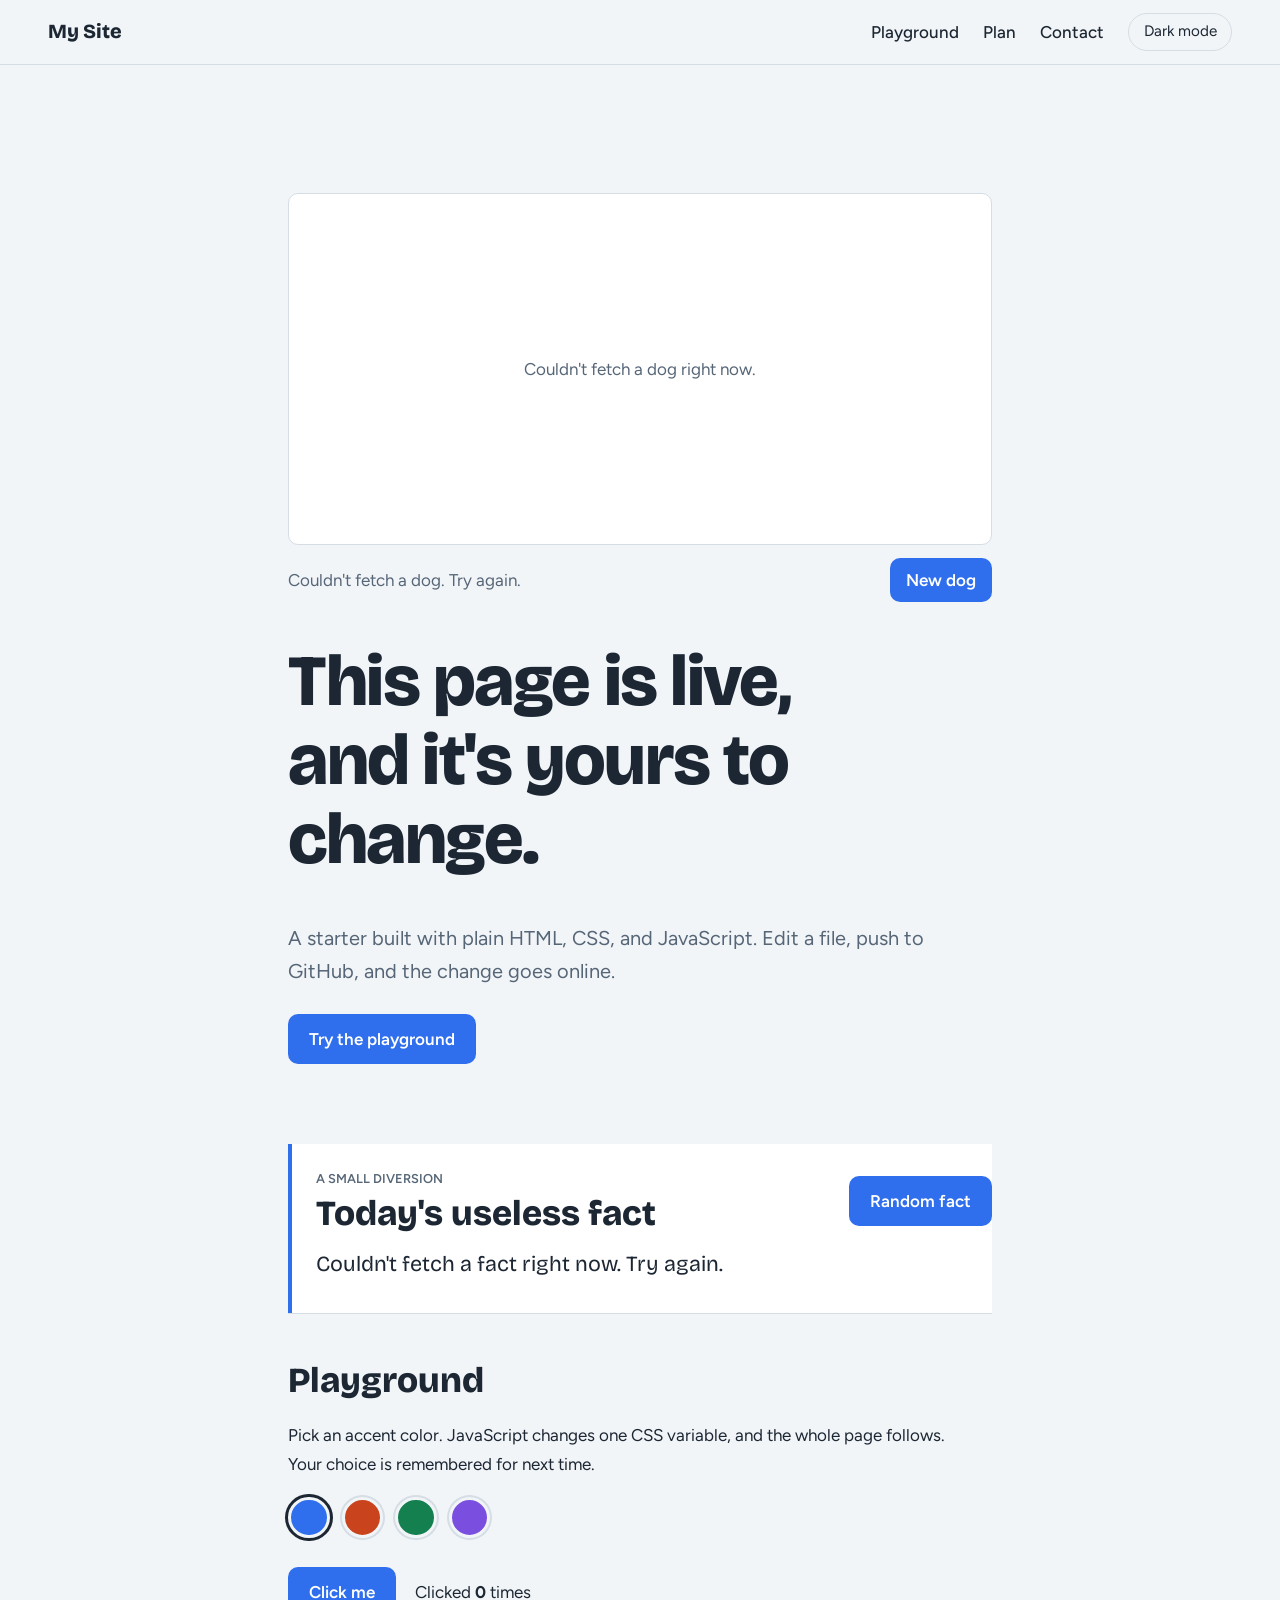
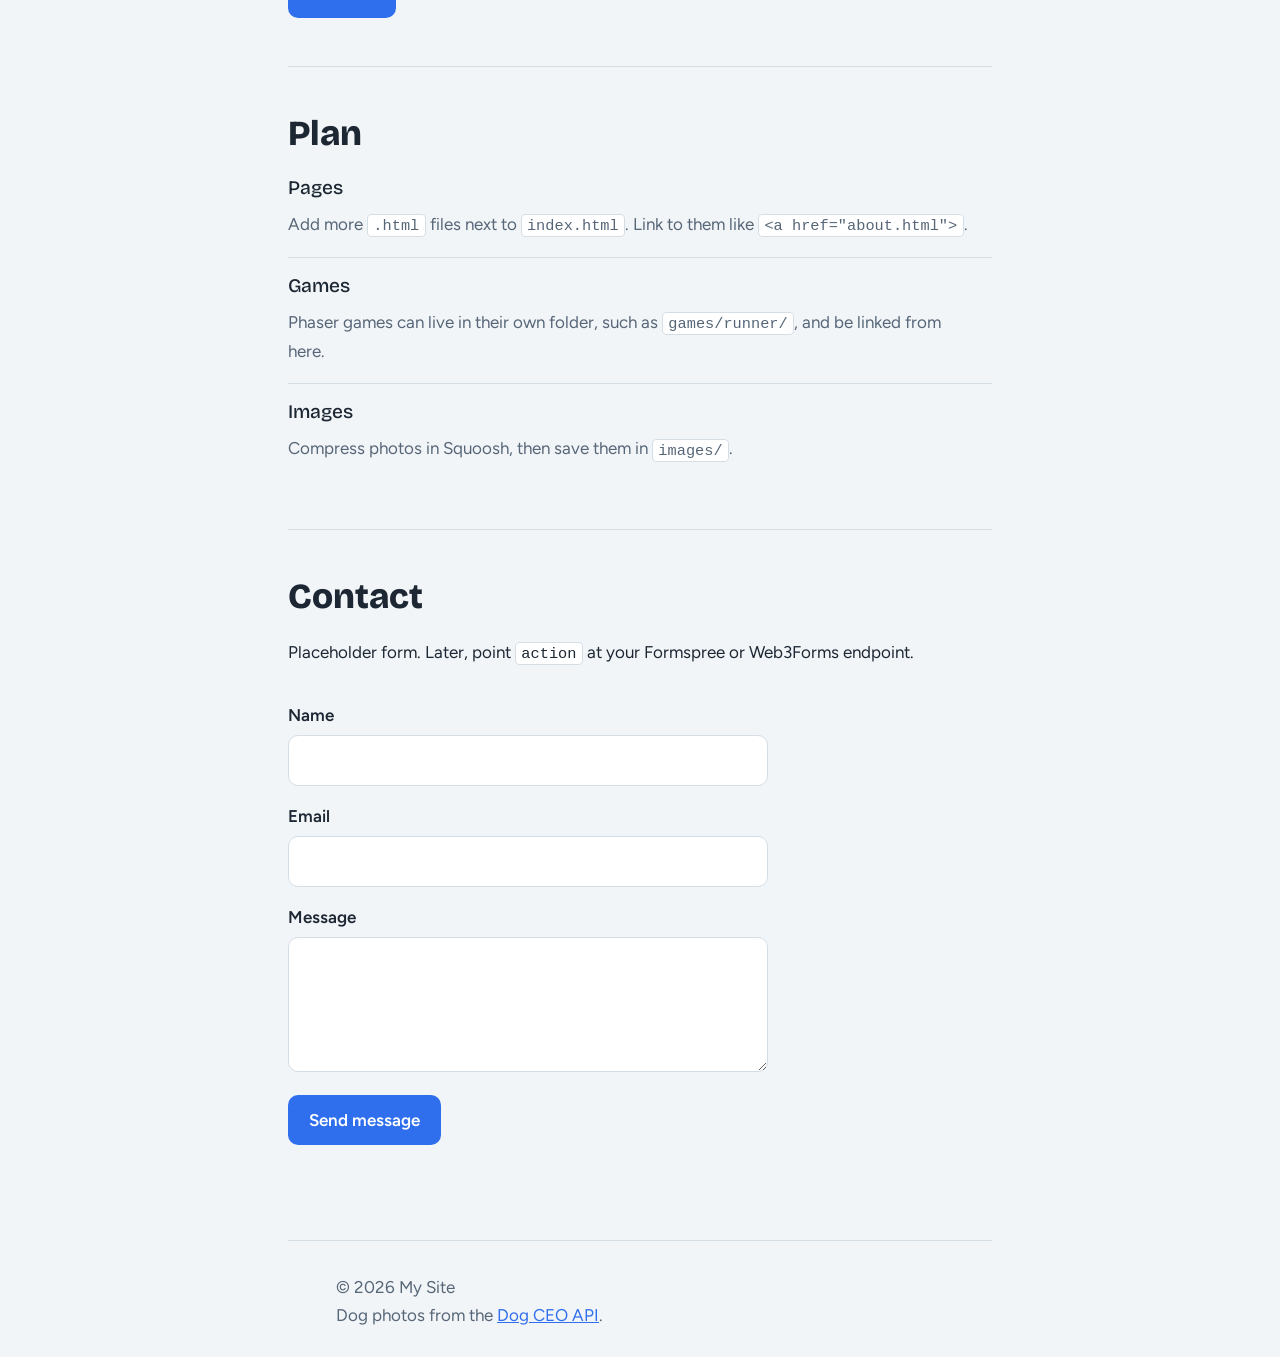
==== index.html @ 7e9eadaa "Creates static site starter page" ====
<!doctype html>
<html lang="en">
  <head>
    <meta charset="utf-8" />
    <meta name="viewport" content="width=device-width, initial-scale=1" />
    <title>My Site</title>
    <meta
      name="description"
      content="A starter site built with plain HTML, CSS, and JavaScript."
    />

    <!-- Set the saved theme before the page paints, so there's no flash -->
    <script>
      try {
        var t = localStorage.getItem("theme");
        if (t) document.documentElement.setAttribute("data-theme", t);
        var a = localStorage.getItem("accent");
        if (a) document.documentElement.setAttribute("data-accent", a);
      } catch (e) {}
    </script>

    <link rel="preconnect" href="https://fonts.googleapis.com" />
    <link rel="preconnect" href="https://fonts.gstatic.com" crossorigin />
    <link
      href="https://fonts.googleapis.com/css2?family=Bricolage+Grotesque:opsz,wght@12..96,500;12..96,800&family=Figtree:wght@400;500;600&display=swap"
      rel="stylesheet"
    />
    <link rel="stylesheet" href="css/style.css" />
  </head>
  <body>
    <a class="skip-link" href="#main">Skip to content</a>

    <header class="site-header">
      <a class="brand" href="#top">My Site</a>

      <button
        class="nav-toggle"
        id="nav-toggle"
        aria-expanded="false"
        aria-controls="site-nav"
      >
        Menu
      </button>

      <nav class="site-nav" id="site-nav" aria-label="Main">
        <a href="#playground">Playground</a>
        <a href="#plan">Plan</a>
        <a href="#contact">Contact</a>
        <button class="theme-toggle" id="theme-toggle" type="button">
          Dark mode
        </button>
      </nav>
    </header>

    <main id="main">
      <section class="hero" id="top">
        <figure class="dog">
          <div class="dog-frame">
            <img id="dog-img" alt="" width="1200" height="600" hidden />
            <p class="dog-fallback" id="dog-fallback">Fetching a dog…</p>
          </div>
          <figcaption class="dog-bar">
            <span id="dog-caption" role="status">Loading</span>
            <button class="button" id="dog-btn" type="button" disabled>
              New dog
            </button>
          </figcaption>
        </figure>

        <h1>This page is live,<br />and it's yours to change.</h1>
        <p class="lede">
          A starter built with plain HTML, CSS, and JavaScript. Edit a file,
          push to GitHub, and the change goes online.
        </p>
        <a class="button" href="#playground">Try the playground</a>
      </section>

      <section class="section facts" id="facts" aria-labelledby="facts-title">
        <div class="fact-heading">
          <div>
            <p class="fact-kicker">A small diversion</p>
            <h2 id="facts-title">Today's useless fact</h2>
          </div>
          <button class="button" id="fact-btn" type="button">
            Random fact
          </button>
        </div>
        <p class="fact-text" id="fact-text" role="status" aria-live="polite">
          Fetching today's fact...
        </p>
        <p class="fact-source" id="fact-source" hidden></p>
      </section>

      <section
        class="section"
        id="playground"
        aria-labelledby="playground-title"
      >
        <h2 id="playground-title">Playground</h2>
        <p>
          Pick an accent color. JavaScript changes one CSS variable, and the
          whole page follows. Your choice is remembered for next time.
        </p>

        <div class="swatches" role="group" aria-label="Accent color">
          <button
            class="swatch"
            data-accent="blue"
            aria-label="Blue"
            aria-pressed="true"
          ></button>
          <button
            class="swatch"
            data-accent="coral"
            aria-label="Coral"
            aria-pressed="false"
          ></button>
          <button
            class="swatch"
            data-accent="green"
            aria-label="Green"
            aria-pressed="false"
          ></button>
          <button
            class="swatch"
            data-accent="violet"
            aria-label="Violet"
            aria-pressed="false"
          ></button>
        </div>

        <div class="counter">
          <button class="button" id="count-btn" type="button">Click me</button>
          <p>Clicked <strong id="count-out">0</strong> times</p>
        </div>
      </section>

      <section class="section" id="plan" aria-labelledby="plan-title">
        <h2 id="plan-title">Plan</h2>
        <ul class="rows">
          <li>
            <h3>Pages</h3>
            <p>
              Add more <code>.html</code> files next to <code>index.html</code>.
              Link to them like <code>&lt;a href="about.html"&gt;</code>.
            </p>
          </li>
          <li>
            <h3>Games</h3>
            <p>
              Phaser games can live in their own folder, such as
              <code>games/runner/</code>, and be linked from here.
            </p>
          </li>
          <li>
            <h3>Images</h3>
            <p>
              Compress photos in Squoosh, then save them in
              <code>images/</code>.
            </p>
          </li>
        </ul>
      </section>

      <section class="section" id="contact" aria-labelledby="contact-title">
        <h2 id="contact-title">Contact</h2>
        <p>
          Placeholder form. Later, point <code>action</code> at your Formspree
          or Web3Forms endpoint.
        </p>

        <form class="form" id="contact-form" action="#" method="post">
          <label for="name">Name</label>
          <input
            id="name"
            name="name"
            type="text"
            autocomplete="name"
            required
          />

          <label for="email">Email</label>
          <input
            id="email"
            name="email"
            type="email"
            autocomplete="email"
            required
          />

          <label for="message">Message</label>
          <textarea id="message" name="message" rows="4" required></textarea>

          <button class="button" type="submit">Send message</button>
          <p class="form-status" id="form-status" role="status"></p>
        </form>
      </section>
    </main>

    <footer class="site-footer">
      <p>&copy; <span id="year">2026</span> My Site</p>
      <p>
        Dog photos from the <a href="https://dog.ceo/dog-api/">Dog CEO API</a>.
      </p>
    </footer>

    <script src="js/main.js"></script>
  </body>
</html>
---- css/style.css ----
/* ---------- Design tokens ---------- */
:root {
  --bg: #f2f5f8;
  --surface: #ffffff;
  --ink: #1c2733;
  --muted: #566677;
  --line: #d5dde5;

  --accent: #2f6fed;
  --accent-ink: #ffffff;

  --font-head: "Bricolage Grotesque", "Segoe UI", system-ui, sans-serif;
  --font-body: "Figtree", "Segoe UI", system-ui, sans-serif;

  --radius: 10px;
  --maxw: 44rem;
}

:root[data-theme="dark"] {
  --bg: #131a23;
  --surface: #1b2430;
  --ink: #e8eef4;
  --muted: #9aabbb;
  --line: #2c3947;
}

/* Follow the system setting unless the visitor picked a theme */
@media (prefers-color-scheme: dark) {
  :root:not([data-theme="light"]) {
    --bg: #131a23;
    --surface: #1b2430;
    --ink: #e8eef4;
    --muted: #9aabbb;
    --line: #2c3947;
  }
}

/* Accent choices (set by JS via data-accent) */
:root[data-accent="blue"] {
  --accent: #2f6fed;
}
:root[data-accent="coral"] {
  --accent: #c9441c;
}
:root[data-accent="green"] {
  --accent: #14804f;
}
:root[data-accent="violet"] {
  --accent: #7a4fe0;
}

/* ---------- Base ---------- */
*,
*::before,
*::after {
  box-sizing: border-box;
}

html {
  scroll-behavior: smooth;
  scroll-padding-top: 4.5rem;
}

body {
  margin: 0;
  background: var(--bg);
  color: var(--ink);
  font-family: var(--font-body);
  font-size: 1.0625rem;
  line-height: 1.65;
}

h1,
h2,
h3 {
  font-family: var(--font-head);
  line-height: 1.1;
  margin: 0 0 0.6em;
}

h1 {
  font-size: clamp(2.4rem, 7vw, 4.5rem);
  font-weight: 800;
  letter-spacing: -0.02em;
}
h2 {
  font-size: clamp(1.6rem, 4vw, 2.2rem);
  font-weight: 800;
}
h3 {
  font-size: 1.2rem;
  font-weight: 500;
}

p {
  margin: 0 0 1em;
  max-width: 62ch;
}

a {
  color: var(--accent);
}

code {
  font-size: 0.9em;
  background: var(--surface);
  border: 1px solid var(--line);
  border-radius: 4px;
  padding: 0.1em 0.35em;
}

:focus-visible {
  outline: 3px solid var(--accent);
  outline-offset: 3px;
}

.skip-link {
  position: absolute;
  left: 1rem;
  top: -4rem;
  background: var(--ink);
  color: var(--bg);
  padding: 0.5rem 0.9rem;
  border-radius: var(--radius);
  z-index: 20;
}
.skip-link:focus {
  top: 1rem;
}

/* ---------- Header ---------- */
.site-header {
  position: sticky;
  top: 0;
  z-index: 10;
  display: flex;
  align-items: center;
  justify-content: space-between;
  flex-wrap: wrap;
  gap: 0.5rem 1.5rem;
  padding: 0.8rem clamp(1rem, 5vw, 3rem);
  background: var(--bg);
  border-bottom: 1px solid var(--line);
}

.brand {
  font-family: var(--font-head);
  font-weight: 800;
  font-size: 1.25rem;
  color: var(--ink);
  text-decoration: none;
}

.site-nav {
  display: flex;
  align-items: center;
  gap: 1.5rem;
}
.site-nav a {
  color: var(--ink);
  text-decoration: none;
  font-weight: 500;
}
.site-nav a:hover {
  color: var(--accent);
}

.nav-toggle {
  display: none;
}

.theme-toggle,
.nav-toggle {
  font: inherit;
  font-size: 0.95rem;
  color: var(--ink);
  background: transparent;
  border: 1px solid var(--line);
  border-radius: 999px;
  padding: 0.35rem 0.9rem;
  cursor: pointer;
}
.theme-toggle:hover,
.nav-toggle:hover {
  border-color: var(--accent);
}

/* ---------- Layout ---------- */
main,
.site-footer {
  padding-inline: clamp(1rem, 5vw, 3rem);
}

.hero {
  max-width: var(--maxw);
  margin: 0 auto;
  padding: clamp(3rem, 12vw, 8rem) 0 clamp(2.5rem, 8vw, 5rem);
}
.lede {
  font-size: 1.25rem;
  color: var(--muted);
  margin-bottom: 1.6rem;
}

.section {
  max-width: var(--maxw);
  margin: 0 auto;
  padding: 3rem 0;
  border-top: 1px solid var(--line);
}

/* ---------- Useless fact ---------- */
.facts {
  border-top: 0;
  border-left: 4px solid var(--accent);
  padding: 1.5rem 0 1.5rem 1.5rem;
  background: var(--surface);
}

.fact-heading {
  display: flex;
  align-items: center;
  justify-content: space-between;
  gap: 1rem;
  margin-bottom: 1rem;
}
.fact-heading h2 {
  margin-bottom: 0;
}
.fact-kicker {
  margin: 0 0 0.35rem;
  color: var(--muted);
  font-size: 0.8rem;
  font-weight: 600;
  text-transform: uppercase;
}
.fact-text {
  margin-bottom: 0.6rem;
  font-family: var(--font-head);
  font-size: 1.35rem;
  line-height: 1.35;
}
.fact-source {
  margin: 0;
  color: var(--muted);
  font-size: 0.9rem;
}
.fact-source[hidden] {
  display: none;
}

@media (max-width: 36rem) {
  .facts {
    padding-left: 1rem;
  }
  .fact-heading {
    align-items: flex-start;
    flex-direction: column;
  }
}

/* ---------- Dog header ---------- */
.dog {
  margin: 0 0 2.5rem;
}

.dog-frame {
  position: relative;
  aspect-ratio: 2 / 1;
  background: var(--surface);
  border: 1px solid var(--line);
  border-radius: var(--radius);
  overflow: hidden;
}

.dog-frame img {
  display: block;
  width: 100%;
  height: 100%;
  object-fit: cover;
  object-position: center 30%; /* keeps faces in frame more often */
}

.dog-fallback {
  position: absolute;
  inset: 0;
  display: grid;
  place-items: center;
  margin: 0;
  max-width: none;
  padding: 1rem;
  text-align: center;
  color: var(--muted);
}
.dog-fallback[hidden],
.dog-frame img[hidden] {
  display: none;
}

.dog-bar {
  display: flex;
  align-items: center;
  justify-content: space-between;
  gap: 1rem;
  margin-top: 0.8rem;
  color: var(--muted);
}
.dog-bar .button {
  padding: 0.5rem 1rem;
}
.dog-bar .button:disabled {
  opacity: 0.6;
  cursor: wait;
  transform: none;
}

@media (max-width: 36rem) {
  .dog-frame {
    aspect-ratio: 4 / 3;
  }
}

/* ---------- Button ---------- */
.button {
  display: inline-block;
  font: inherit;
  font-weight: 600;
  color: var(--accent-ink);
  background: var(--accent);
  border: 0;
  border-radius: var(--radius);
  padding: 0.7rem 1.3rem;
  text-decoration: none;
  cursor: pointer;
  transition: transform 0.12s ease;
}
.button:hover {
  transform: translateY(-2px);
}
.button:active {
  transform: translateY(0);
}

/* ---------- Playground ---------- */
.swatches {
  display: flex;
  gap: 0.75rem;
  margin: 1.2rem 0 1.8rem;
}

.swatch {
  width: 2.6rem;
  height: 2.6rem;
  border-radius: 50%;
  border: 3px solid var(--bg);
  box-shadow: 0 0 0 2px var(--line);
  cursor: pointer;
}
.swatch[aria-pressed="true"] {
  box-shadow: 0 0 0 3px var(--ink);
}
.swatch[data-accent="blue"] {
  background: #2f6fed;
}
.swatch[data-accent="coral"] {
  background: #c9441c;
}
.swatch[data-accent="green"] {
  background: #14804f;
}
.swatch[data-accent="violet"] {
  background: #7a4fe0;
}

.counter {
  display: flex;
  align-items: center;
  gap: 1.2rem;
  flex-wrap: wrap;
}
.counter p {
  margin: 0;
}

/* ---------- Plan list ---------- */
.rows {
  list-style: none;
  margin: 1.5rem 0 0;
  padding: 0;
}
.rows li {
  padding: 1.1rem 0;
  border-top: 1px solid var(--line);
}
.rows li:first-child {
  border-top: 0;
  padding-top: 0;
}
.rows p {
  margin: 0;
  color: var(--muted);
}

/* ---------- Form ---------- */
.form {
  display: grid;
  gap: 0.4rem;
  max-width: 30rem;
  margin-top: 1.5rem;
}
.form label {
  font-weight: 600;
  margin-top: 0.6rem;
}

.form input,
.form textarea {
  font: inherit;
  color: var(--ink);
  background: var(--surface);
  border: 1px solid var(--line);
  border-radius: var(--radius);
  padding: 0.65rem 0.8rem;
  width: 100%;
}
.form .button {
  justify-self: start;
  margin-top: 1rem;
}
.form-status {
  margin: 0.5rem 0 0;
  color: var(--muted);
}

/* ---------- Footer ---------- */
.site-footer {
  max-width: var(--maxw);
  margin: 2rem auto 0;
  padding-block: 2rem;
  color: var(--muted);
  border-top: 1px solid var(--line);
}
.site-footer p {
  margin: 0;
}

/* ---------- Small screens ---------- */
@media (max-width: 36rem) {
  .nav-toggle {
    display: inline-block;
  }
  .site-nav {
    display: none;
    width: 100%;
    flex-direction: column;
    align-items: flex-start;
    gap: 0.8rem;
    padding: 0.5rem 0 0.8rem;
  }
  .site-nav.open {
    display: flex;
  }
}

@media (prefers-reduced-motion: reduce) {
  html {
    scroll-behavior: auto;
  }
  .button {
    transition: none;
  }
}
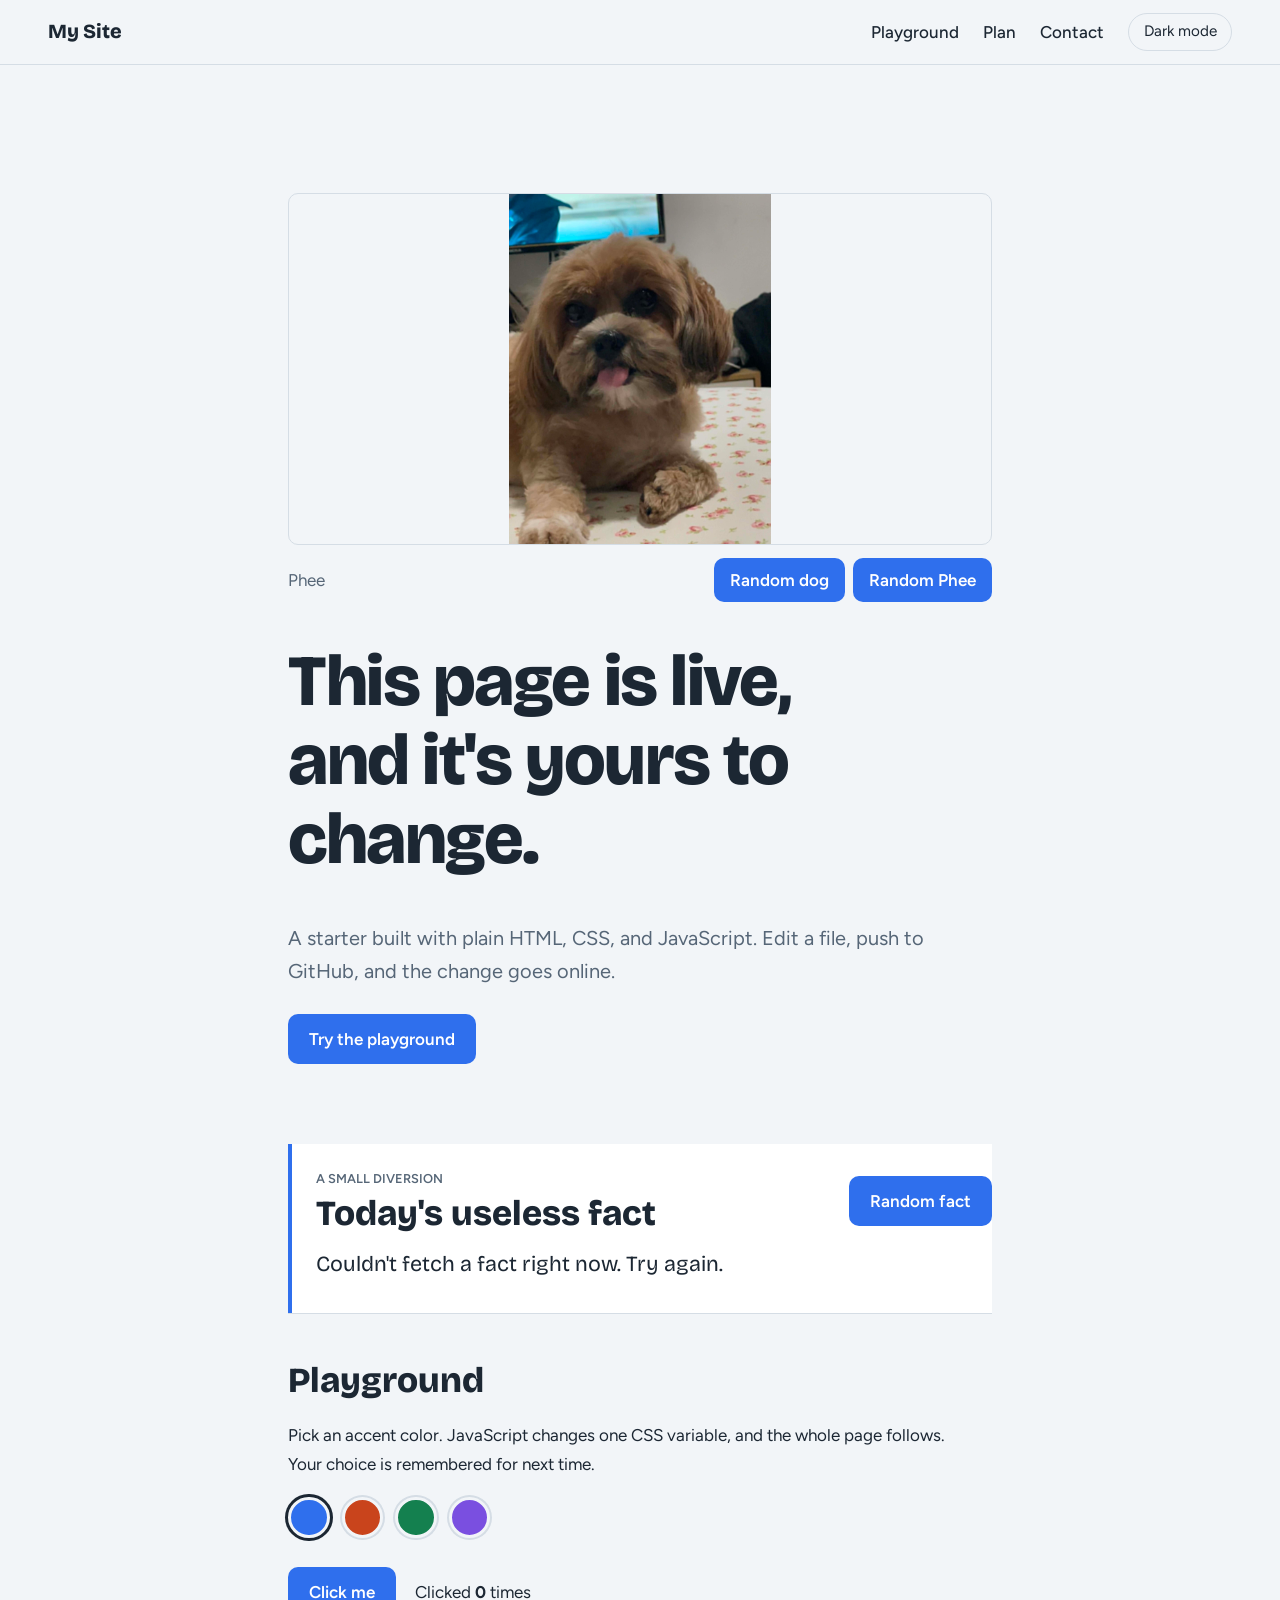
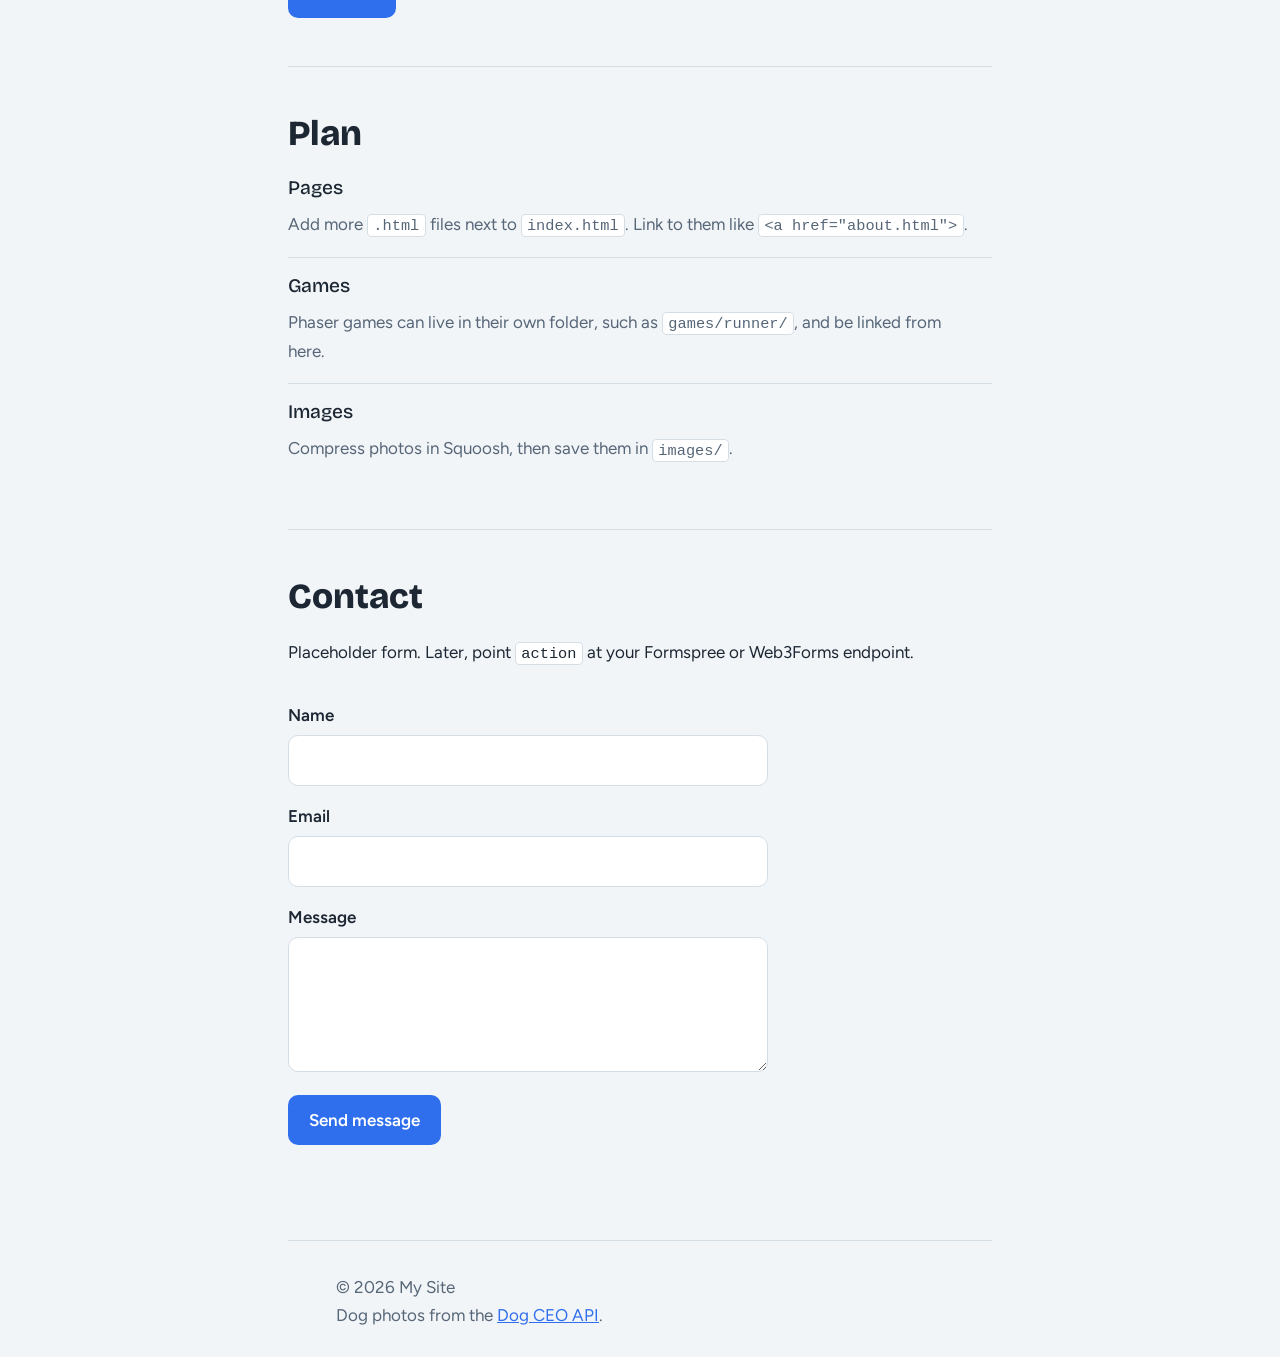
==== commit 85f90111: "Adds Phee functionality" ====
--- a/index.html
+++ b/index.html
@@ -56,14 +56,19 @@
       <section class="hero" id="top">
         <figure class="dog">
           <div class="dog-frame">
-            <img id="dog-img" alt="" width="1200" height="600" hidden />
-            <p class="dog-fallback" id="dog-fallback">Fetching a dog…</p>
+            <img id="dog-img" alt="Phee" width="1200" height="600" hidden />
+            <p class="dog-fallback" id="dog-fallback">Loading a Phee photo…</p>
           </div>
           <figcaption class="dog-bar">
-            <span id="dog-caption" role="status">Loading</span>
-            <button class="button" id="dog-btn" type="button" disabled>
-              New dog
-            </button>
+            <span id="dog-caption" role="status">Phee</span>
+            <div class="dog-actions">
+              <button class="button" id="dog-api-btn" type="button">
+                Random dog
+              </button>
+              <button class="button" id="phee-btn" type="button">
+                Random Phee
+              </button>
+            </div>
           </figcaption>
         </figure>
 
--- a/css/style.css
+++ b/css/style.css
@@ -267,7 +267,7 @@
 .dog-frame {
   position: relative;
   aspect-ratio: 2 / 1;
-  background: var(--surface);
+  background: var(--bg);
   border: 1px solid var(--line);
   border-radius: var(--radius);
   overflow: hidden;
@@ -277,8 +277,7 @@
   display: block;
   width: 100%;
   height: 100%;
-  object-fit: cover;
-  object-position: center 30%; /* keeps faces in frame more often */
+  object-fit: contain;
 }
 
 .dog-fallback {
@@ -301,14 +300,20 @@
   display: flex;
   align-items: center;
   justify-content: space-between;
+  flex-wrap: wrap;
   gap: 1rem;
   margin-top: 0.8rem;
   color: var(--muted);
 }
-.dog-bar .button {
+.dog-actions {
+  display: flex;
+  flex-wrap: wrap;
+  gap: 0.5rem;
+}
+.dog-actions .button {
   padding: 0.5rem 1rem;
 }
-.dog-bar .button:disabled {
+.dog-actions .button:disabled {
   opacity: 0.6;
   cursor: wait;
   transform: none;
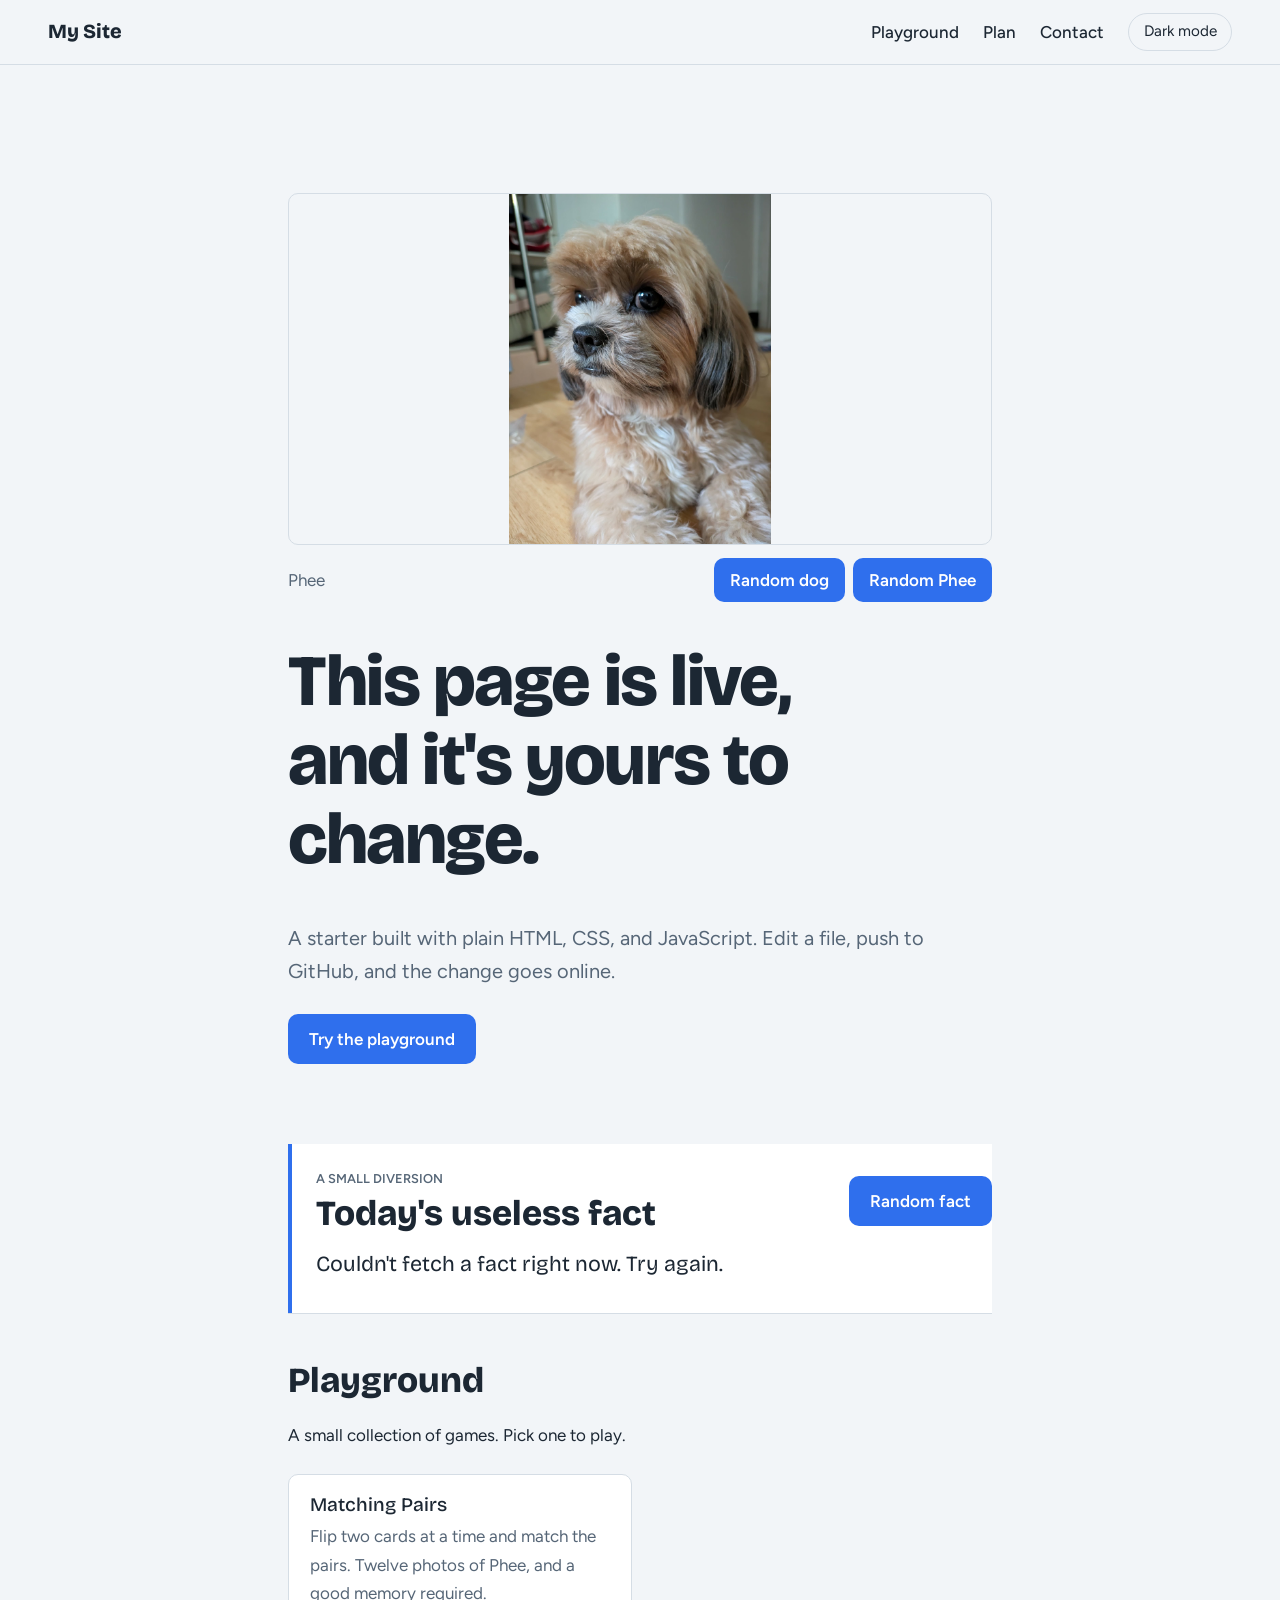
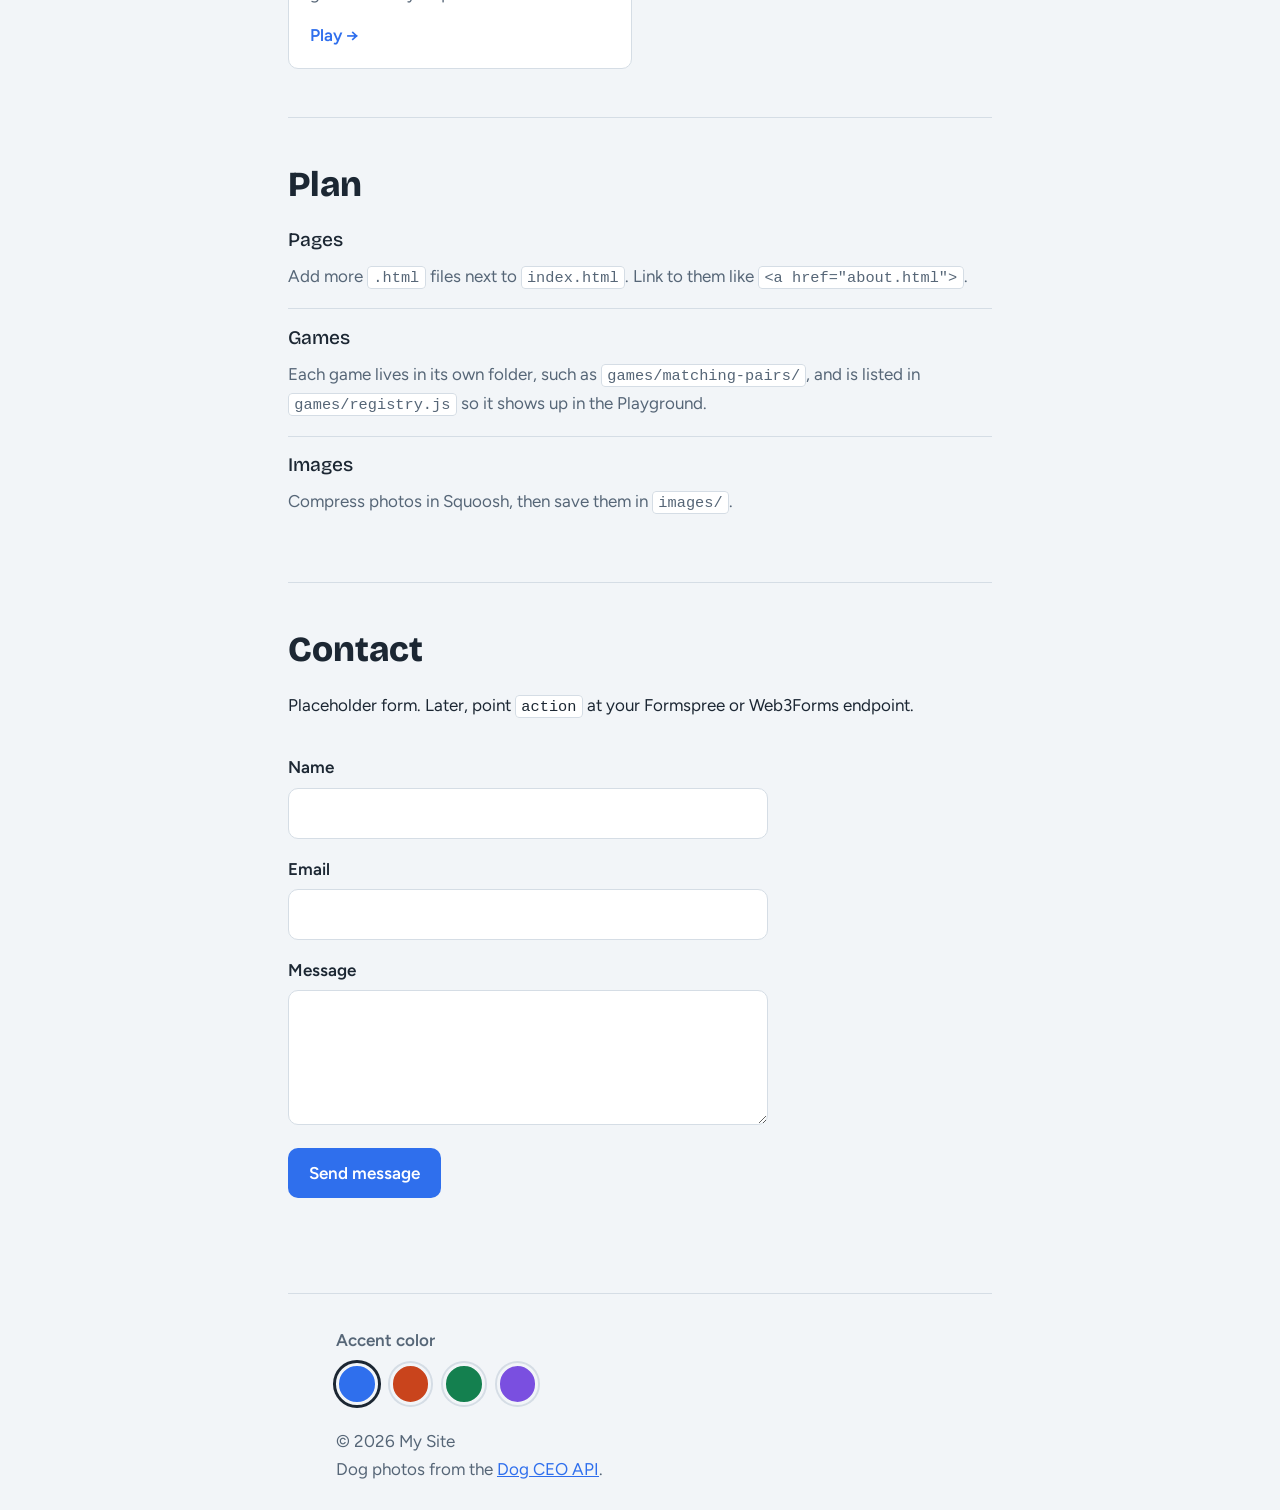
==== commit eb6986b6: "Adds Matching Pair game and more Phee photos" ====
--- a/index.html
+++ b/index.html
@@ -102,41 +102,8 @@
         aria-labelledby="playground-title"
       >
         <h2 id="playground-title">Playground</h2>
-        <p>
-          Pick an accent color. JavaScript changes one CSS variable, and the
-          whole page follows. Your choice is remembered for next time.
-        </p>
-
-        <div class="swatches" role="group" aria-label="Accent color">
-          <button
-            class="swatch"
-            data-accent="blue"
-            aria-label="Blue"
-            aria-pressed="true"
-          ></button>
-          <button
-            class="swatch"
-            data-accent="coral"
-            aria-label="Coral"
-            aria-pressed="false"
-          ></button>
-          <button
-            class="swatch"
-            data-accent="green"
-            aria-label="Green"
-            aria-pressed="false"
-          ></button>
-          <button
-            class="swatch"
-            data-accent="violet"
-            aria-label="Violet"
-            aria-pressed="false"
-          ></button>
-        </div>
-
-        <div class="counter">
-          <button class="button" id="count-btn" type="button">Click me</button>
-          <p>Clicked <strong id="count-out">0</strong> times</p>
+        <div id="playground-app">
+          <noscript><p>The games need JavaScript turned on.</p></noscript>
         </div>
       </section>
 
@@ -153,8 +120,10 @@
           <li>
             <h3>Games</h3>
             <p>
-              Phaser games can live in their own folder, such as
-              <code>games/runner/</code>, and be linked from here.
+              Each game lives in its own folder, such as
+              <code>games/matching-pairs/</code>, and is listed in
+              <code>games/registry.js</code> so it shows up in the
+              Playground.
             </p>
           </li>
           <li>
@@ -203,12 +172,40 @@
     </main>
 
     <footer class="site-footer">
+      <p class="accent-label" id="accent-label">Accent color</p>
+      <div class="swatches" role="group" aria-labelledby="accent-label">
+        <button
+          class="swatch"
+          data-accent="blue"
+          aria-label="Blue"
+          aria-pressed="true"
+        ></button>
+        <button
+          class="swatch"
+          data-accent="coral"
+          aria-label="Coral"
+          aria-pressed="false"
+        ></button>
+        <button
+          class="swatch"
+          data-accent="green"
+          aria-label="Green"
+          aria-pressed="false"
+        ></button>
+        <button
+          class="swatch"
+          data-accent="violet"
+          aria-label="Violet"
+          aria-pressed="false"
+        ></button>
+      </div>
       <p>&copy; <span id="year">2026</span> My Site</p>
       <p>
         Dog photos from the <a href="https://dog.ceo/dog-api/">Dog CEO API</a>.
       </p>
     </footer>
 
-    <script src="js/main.js"></script>
+    <script type="module" src="js/main.js"></script>
+    <script type="module" src="games/playground.js"></script>
   </body>
 </html>
--- a/css/style.css
+++ b/css/style.css
@@ -346,11 +346,15 @@
   transform: translateY(0);
 }
 
-/* ---------- Playground ---------- */
+/* ---------- Accent color picker (footer) ---------- */
+.accent-label {
+  font-weight: 600;
+}
+
 .swatches {
   display: flex;
   gap: 0.75rem;
-  margin: 1.2rem 0 1.8rem;
+  margin: 0.6rem 0 1.4rem;
 }
 
 .swatch {
@@ -377,14 +381,62 @@
   background: #7a4fe0;
 }
 
-.counter {
-  display: flex;
-  align-items: center;
-  gap: 1.2rem;
+/* ---------- Playground (game list + game view) ---------- */
+.game-list {
+  list-style: none;
+  margin: 1.5rem 0 0;
+  padding: 0;
+  display: grid;
+  grid-template-columns: repeat(auto-fill, minmax(15rem, 1fr));
+  gap: 1rem;
+}
+.game-card {
+  display: block;
+  height: 100%;
+  padding: 1.2rem 1.3rem;
+  background: var(--surface);
+  border: 1px solid var(--line);
+  border-radius: var(--radius);
+  color: var(--ink);
+  text-decoration: none;
+  transition: transform 0.12s ease, border-color 0.12s ease;
+}
+.game-card:hover {
+  border-color: var(--accent);
+  transform: translateY(-2px);
+}
+.game-card h3 {
+  margin-bottom: 0.4em;
+}
+.game-card p {
+  margin: 0 0 0.9rem;
+  color: var(--muted);
+}
+.game-card-cta {
+  font-weight: 600;
+  color: var(--accent);
+}
+
+.game-head {
+  display: flex;
+  align-items: baseline;
   flex-wrap: wrap;
-}
-.counter p {
+  gap: 0.4rem 1.2rem;
+  margin-bottom: 1.2rem;
+}
+.game-head h3 {
   margin: 0;
+  font-size: 1.5rem;
+  font-weight: 800;
+}
+.game-head h3:focus {
+  outline: none;
+}
+.back-link {
+  font-weight: 600;
+}
+.game-loading {
+  color: var(--muted);
 }
 
 /* ---------- Plan list ---------- */
@@ -471,7 +523,8 @@
   html {
     scroll-behavior: auto;
   }
-  .button {
+  .button,
+  .game-card {
     transition: none;
   }
 }
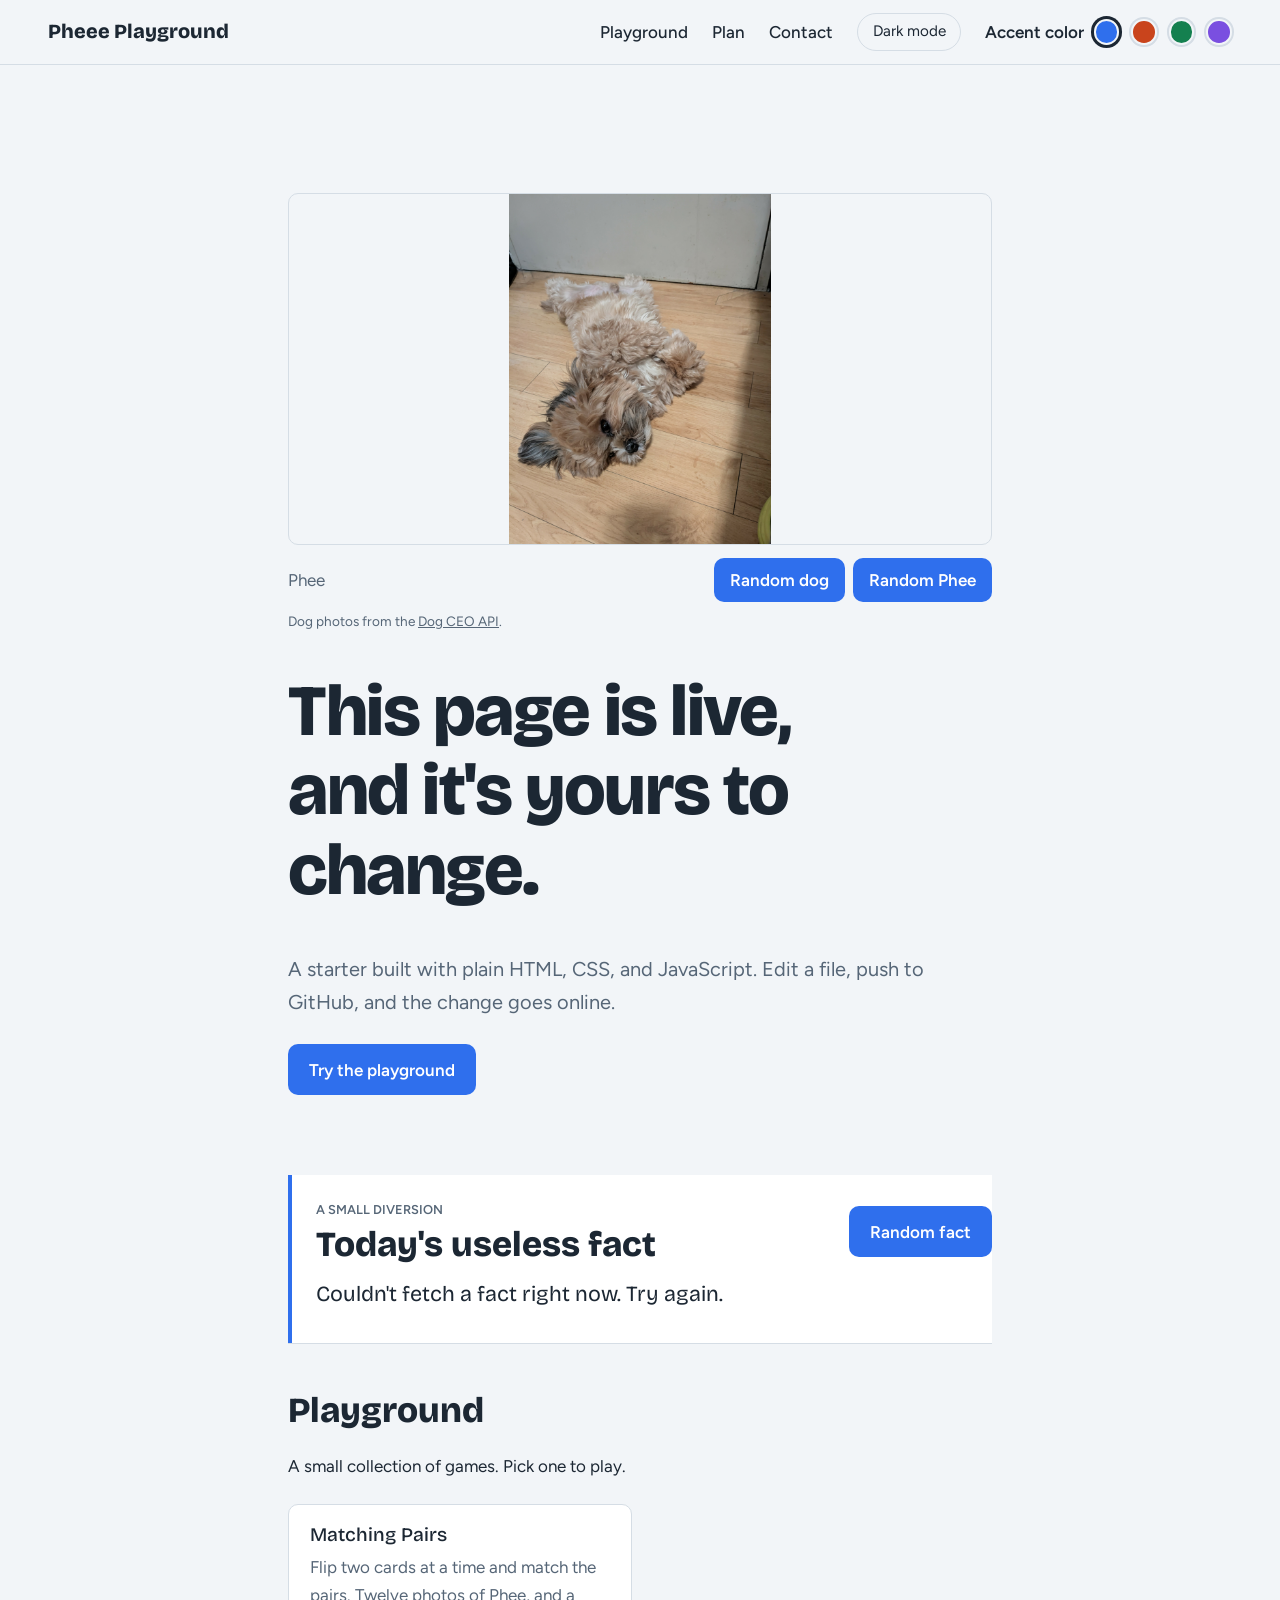
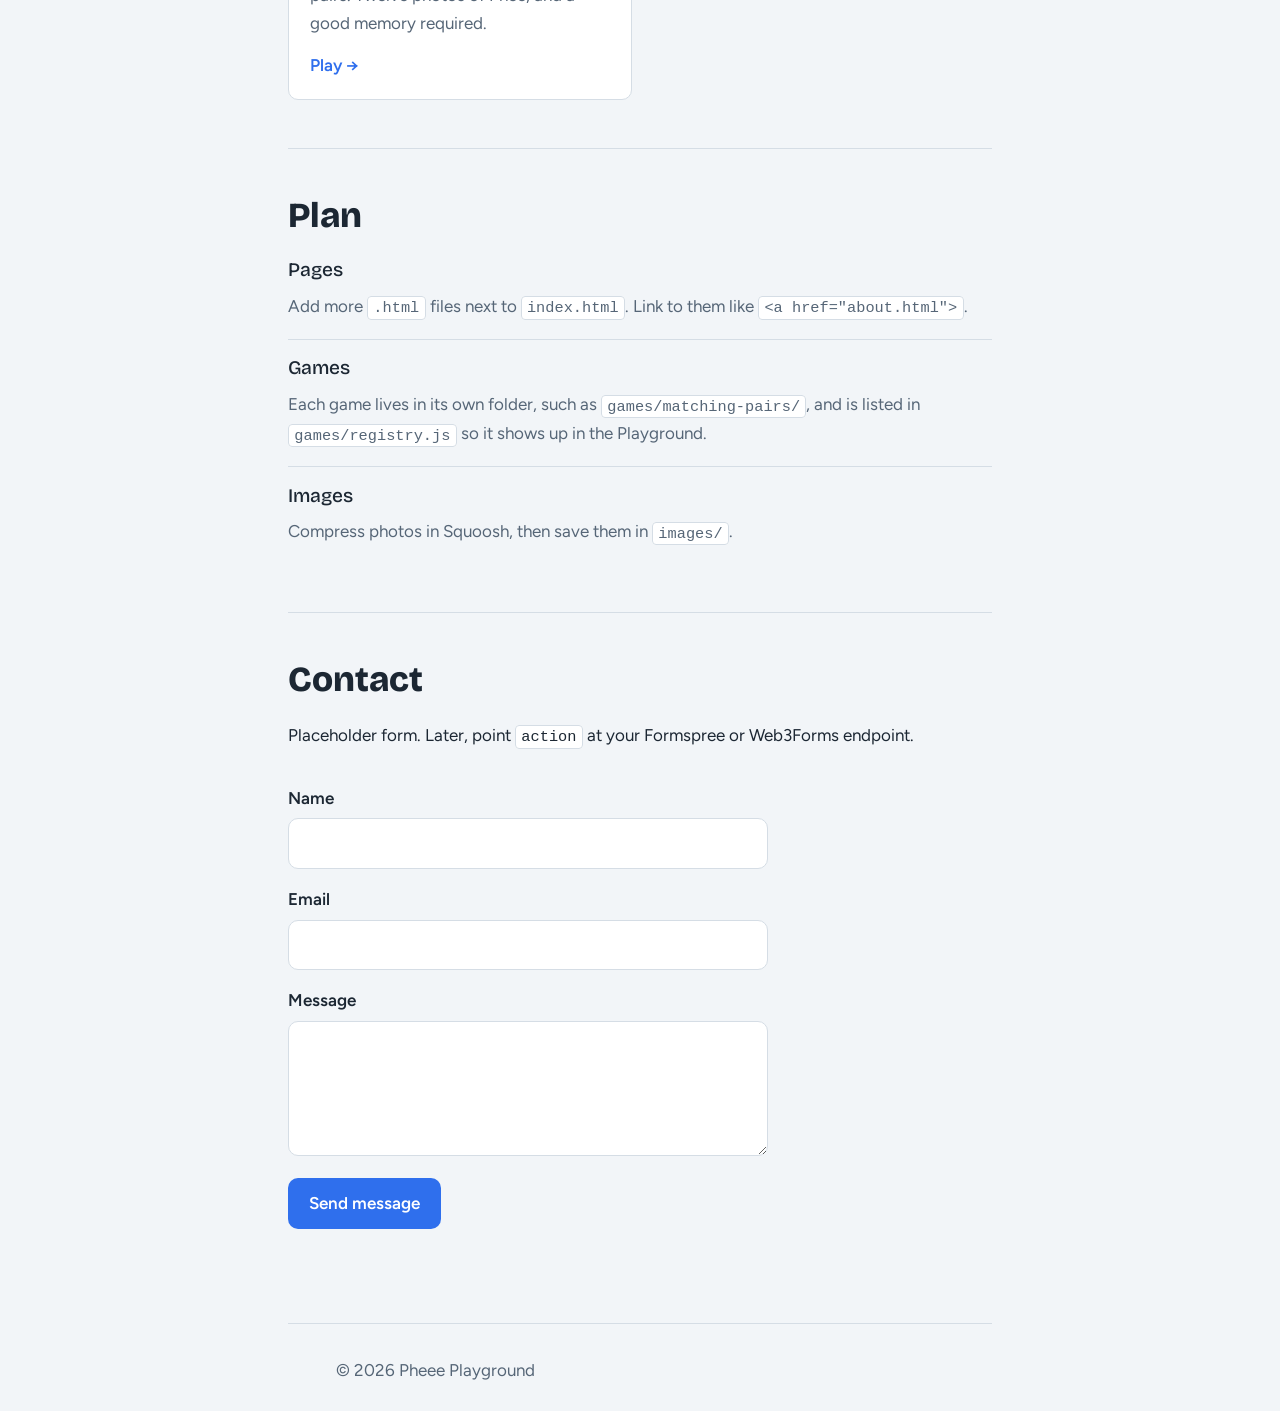
==== commit 1c86224c: "Rearranges UI elements" ====
--- a/index.html
+++ b/index.html
@@ -3,7 +3,7 @@
   <head>
     <meta charset="utf-8" />
     <meta name="viewport" content="width=device-width, initial-scale=1" />
-    <title>My Site</title>
+    <title>Pheee Playground</title>
     <meta
       name="description"
       content="A starter site built with plain HTML, CSS, and JavaScript."
@@ -31,7 +31,7 @@
     <a class="skip-link" href="#main">Skip to content</a>
 
     <header class="site-header">
-      <a class="brand" href="#top">My Site</a>
+      <a class="brand" href="#top">Pheee Playground</a>
 
       <button
         class="nav-toggle"
@@ -49,6 +49,35 @@
         <button class="theme-toggle" id="theme-toggle" type="button">
           Dark mode
         </button>
+        <div class="accent-picker">
+          <p class="accent-label" id="accent-label">Accent color</p>
+          <div class="swatches" role="group" aria-labelledby="accent-label">
+            <button
+              class="swatch"
+              data-accent="blue"
+              aria-label="Blue"
+              aria-pressed="true"
+            ></button>
+            <button
+              class="swatch"
+              data-accent="coral"
+              aria-label="Coral"
+              aria-pressed="false"
+            ></button>
+            <button
+              class="swatch"
+              data-accent="green"
+              aria-label="Green"
+              aria-pressed="false"
+            ></button>
+            <button
+              class="swatch"
+              data-accent="violet"
+              aria-label="Violet"
+              aria-pressed="false"
+            ></button>
+          </div>
+        </div>
       </nav>
     </header>
 
@@ -70,6 +99,10 @@
               </button>
             </div>
           </figcaption>
+          <p class="dog-source">
+            Dog photos from the
+            <a href="https://dog.ceo/dog-api/">Dog CEO API</a>.
+          </p>
         </figure>
 
         <h1>This page is live,<br />and it's yours to change.</h1>
@@ -172,37 +205,7 @@
     </main>
 
     <footer class="site-footer">
-      <p class="accent-label" id="accent-label">Accent color</p>
-      <div class="swatches" role="group" aria-labelledby="accent-label">
-        <button
-          class="swatch"
-          data-accent="blue"
-          aria-label="Blue"
-          aria-pressed="true"
-        ></button>
-        <button
-          class="swatch"
-          data-accent="coral"
-          aria-label="Coral"
-          aria-pressed="false"
-        ></button>
-        <button
-          class="swatch"
-          data-accent="green"
-          aria-label="Green"
-          aria-pressed="false"
-        ></button>
-        <button
-          class="swatch"
-          data-accent="violet"
-          aria-label="Violet"
-          aria-pressed="false"
-        ></button>
-      </div>
-      <p>&copy; <span id="year">2026</span> My Site</p>
-      <p>
-        Dog photos from the <a href="https://dog.ceo/dog-api/">Dog CEO API</a>.
-      </p>
+      <p>&copy; <span id="year">2026</span> Pheee Playground</p>
     </footer>
 
     <script type="module" src="js/main.js"></script>
--- a/css/style.css
+++ b/css/style.css
@@ -185,6 +185,12 @@
   border-color: var(--accent);
 }
 
+.accent-picker {
+  display: flex;
+  align-items: center;
+  gap: 0.6rem;
+}
+
 /* ---------- Layout ---------- */
 main,
 .site-footer {
@@ -304,6 +310,14 @@
   gap: 1rem;
   margin-top: 0.8rem;
   color: var(--muted);
+}
+.dog-source {
+  margin: 0.5rem 0 0;
+  font-size: 0.85rem;
+  color: var(--muted);
+}
+.dog-source a {
+  color: inherit;
 }
 .dog-actions {
   display: flex;
@@ -346,15 +360,16 @@
   transform: translateY(0);
 }
 
-/* ---------- Accent color picker (footer) ---------- */
+/* ---------- Accent color picker ---------- */
 .accent-label {
   font-weight: 600;
+  margin: 0;
 }
 
 .swatches {
   display: flex;
   gap: 0.75rem;
-  margin: 0.6rem 0 1.4rem;
+  margin: 0;
 }
 
 .swatch {
@@ -364,6 +379,11 @@
   border: 3px solid var(--bg);
   box-shadow: 0 0 0 2px var(--line);
   cursor: pointer;
+}
+.accent-picker .swatch {
+  width: 1.6rem;
+  height: 1.6rem;
+  border-width: 2px;
 }
 .swatch[aria-pressed="true"] {
   box-shadow: 0 0 0 3px var(--ink);
@@ -517,6 +537,11 @@
   .site-nav.open {
     display: flex;
   }
+  .accent-picker {
+    align-items: flex-start;
+    flex-direction: column;
+    gap: 0.4rem;
+  }
 }
 
 @media (prefers-reduced-motion: reduce) {
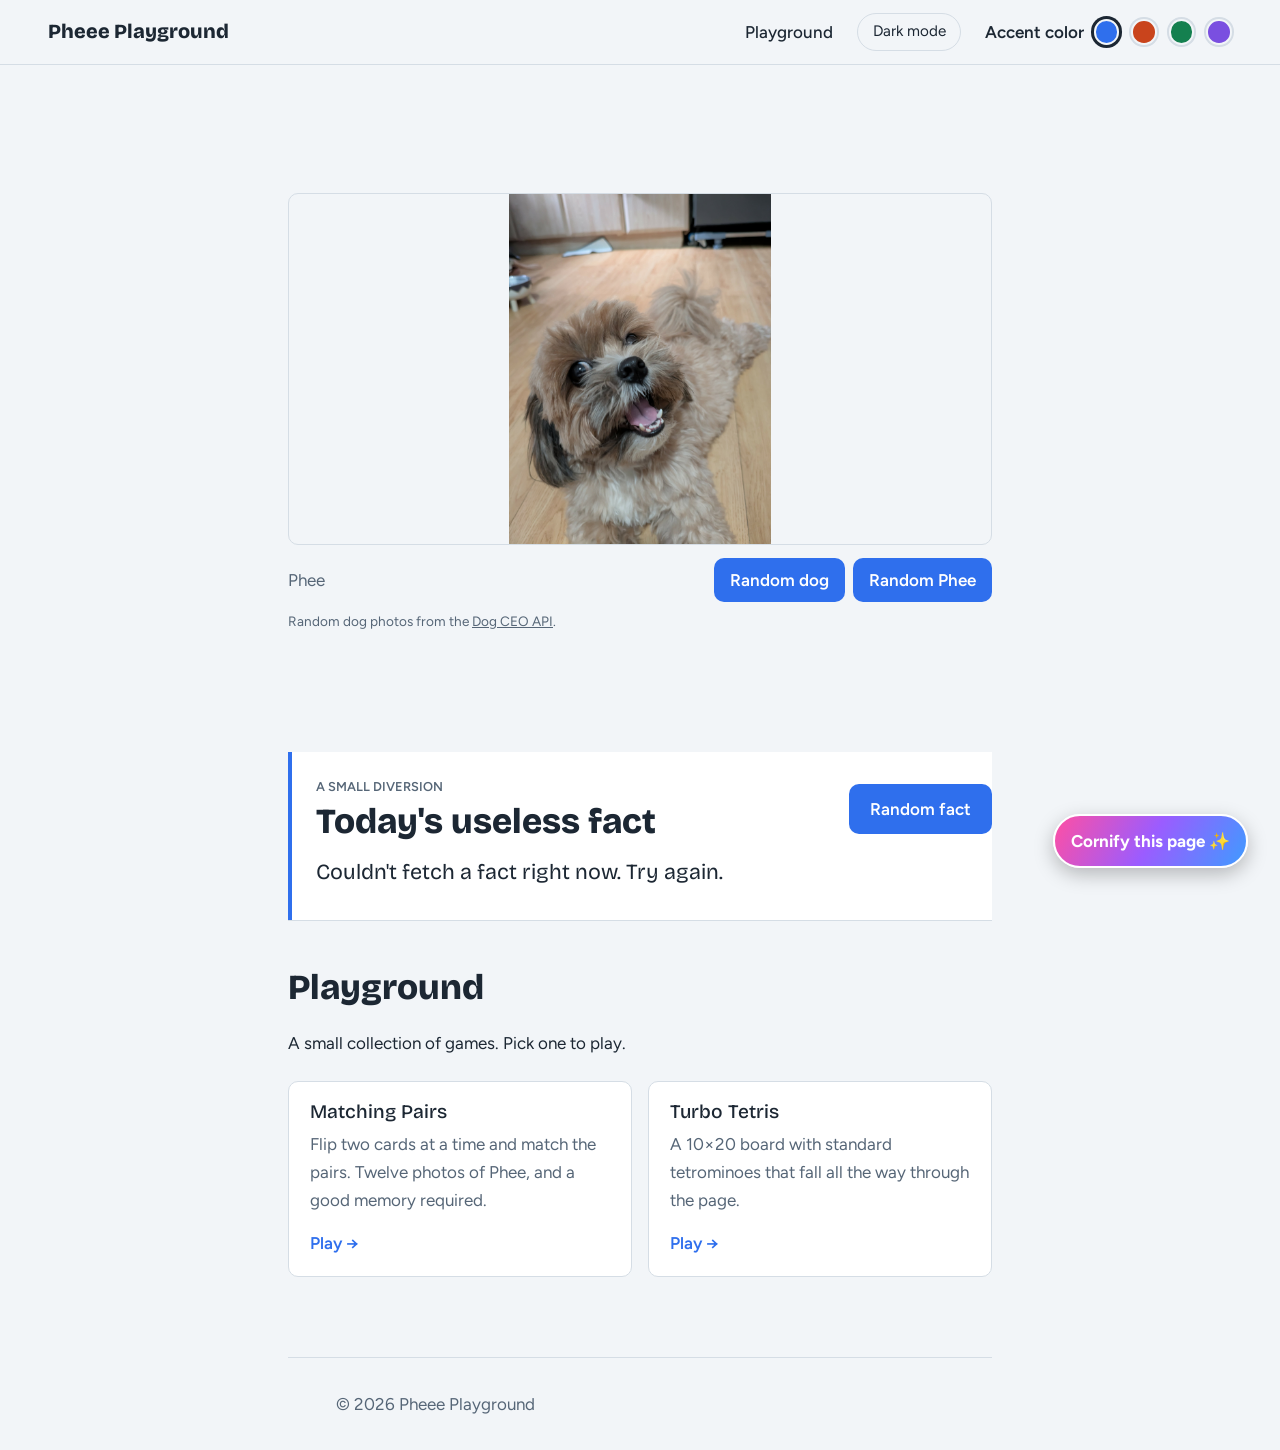
==== commit 44bc1ec0: "adds turbo tetris game and cornify" ====
--- a/index.html
+++ b/index.html
@@ -29,6 +29,10 @@
   </head>
   <body>
     <a class="skip-link" href="#main">Skip to content</a>
+    <button class="cornify-button" id="cornify-btn" type="button">
+      Cornify this page <span aria-hidden="true">✨</span>
+    </button>
+    <p class="cornify-status" id="cornify-status" role="status" aria-live="polite"></p>
 
     <header class="site-header">
       <a class="brand" href="#top">Pheee Playground</a>
@@ -44,8 +48,6 @@
 
       <nav class="site-nav" id="site-nav" aria-label="Main">
         <a href="#playground">Playground</a>
-        <a href="#plan">Plan</a>
-        <a href="#contact">Contact</a>
         <button class="theme-toggle" id="theme-toggle" type="button">
           Dark mode
         </button>
@@ -100,17 +102,10 @@
             </div>
           </figcaption>
           <p class="dog-source">
-            Dog photos from the
+            Random dog photos from the
             <a href="https://dog.ceo/dog-api/">Dog CEO API</a>.
           </p>
         </figure>
-
-        <h1>This page is live,<br />and it's yours to change.</h1>
-        <p class="lede">
-          A starter built with plain HTML, CSS, and JavaScript. Edit a file,
-          push to GitHub, and the change goes online.
-        </p>
-        <a class="button" href="#playground">Try the playground</a>
       </section>
 
       <section class="section facts" id="facts" aria-labelledby="facts-title">
@@ -140,68 +135,6 @@
         </div>
       </section>
 
-      <section class="section" id="plan" aria-labelledby="plan-title">
-        <h2 id="plan-title">Plan</h2>
-        <ul class="rows">
-          <li>
-            <h3>Pages</h3>
-            <p>
-              Add more <code>.html</code> files next to <code>index.html</code>.
-              Link to them like <code>&lt;a href="about.html"&gt;</code>.
-            </p>
-          </li>
-          <li>
-            <h3>Games</h3>
-            <p>
-              Each game lives in its own folder, such as
-              <code>games/matching-pairs/</code>, and is listed in
-              <code>games/registry.js</code> so it shows up in the
-              Playground.
-            </p>
-          </li>
-          <li>
-            <h3>Images</h3>
-            <p>
-              Compress photos in Squoosh, then save them in
-              <code>images/</code>.
-            </p>
-          </li>
-        </ul>
-      </section>
-
-      <section class="section" id="contact" aria-labelledby="contact-title">
-        <h2 id="contact-title">Contact</h2>
-        <p>
-          Placeholder form. Later, point <code>action</code> at your Formspree
-          or Web3Forms endpoint.
-        </p>
-
-        <form class="form" id="contact-form" action="#" method="post">
-          <label for="name">Name</label>
-          <input
-            id="name"
-            name="name"
-            type="text"
-            autocomplete="name"
-            required
-          />
-
-          <label for="email">Email</label>
-          <input
-            id="email"
-            name="email"
-            type="email"
-            autocomplete="email"
-            required
-          />
-
-          <label for="message">Message</label>
-          <textarea id="message" name="message" rows="4" required></textarea>
-
-          <button class="button" type="submit">Send message</button>
-          <p class="form-status" id="form-status" role="status"></p>
-        </form>
-      </section>
     </main>
 
     <footer class="site-footer">
--- a/css/style.css
+++ b/css/style.css
@@ -126,6 +126,48 @@
 }
 .skip-link:focus {
   top: 1rem;
+}
+
+.cornify-button {
+  position: fixed;
+  right: clamp(1rem, 4vw, 2rem);
+  bottom: clamp(1rem, 4vw, 2rem);
+  z-index: 30;
+  padding: 0.7rem 1rem;
+  border: 2px solid #fff;
+  border-radius: 999px;
+  background: linear-gradient(120deg, #ff4fa3, #9b5cff, #3f9bff);
+  box-shadow: 0 0.4rem 1.2rem rgb(0 0 0 / 25%);
+  color: #fff;
+  font: inherit;
+  font-weight: 700;
+  cursor: pointer;
+}
+.cornify-button:hover {
+  filter: brightness(1.08);
+  transform: translateY(-2px);
+}
+.cornify-button:disabled {
+  cursor: wait;
+  opacity: 0.75;
+}
+.cornify-status {
+  position: fixed;
+  right: 1rem;
+  bottom: 4.7rem;
+  z-index: 30;
+  margin: 0;
+  padding: 0.25rem 0.6rem;
+  border-radius: 0.5rem;
+  background: var(--surface);
+  color: var(--ink);
+  font-size: 0.85rem;
+}
+.cornify-status:empty {
+  display: none;
+}
+.__cornify_unicorn {
+  pointer-events: none !important;
 }
 
 /* ---------- Header ---------- */
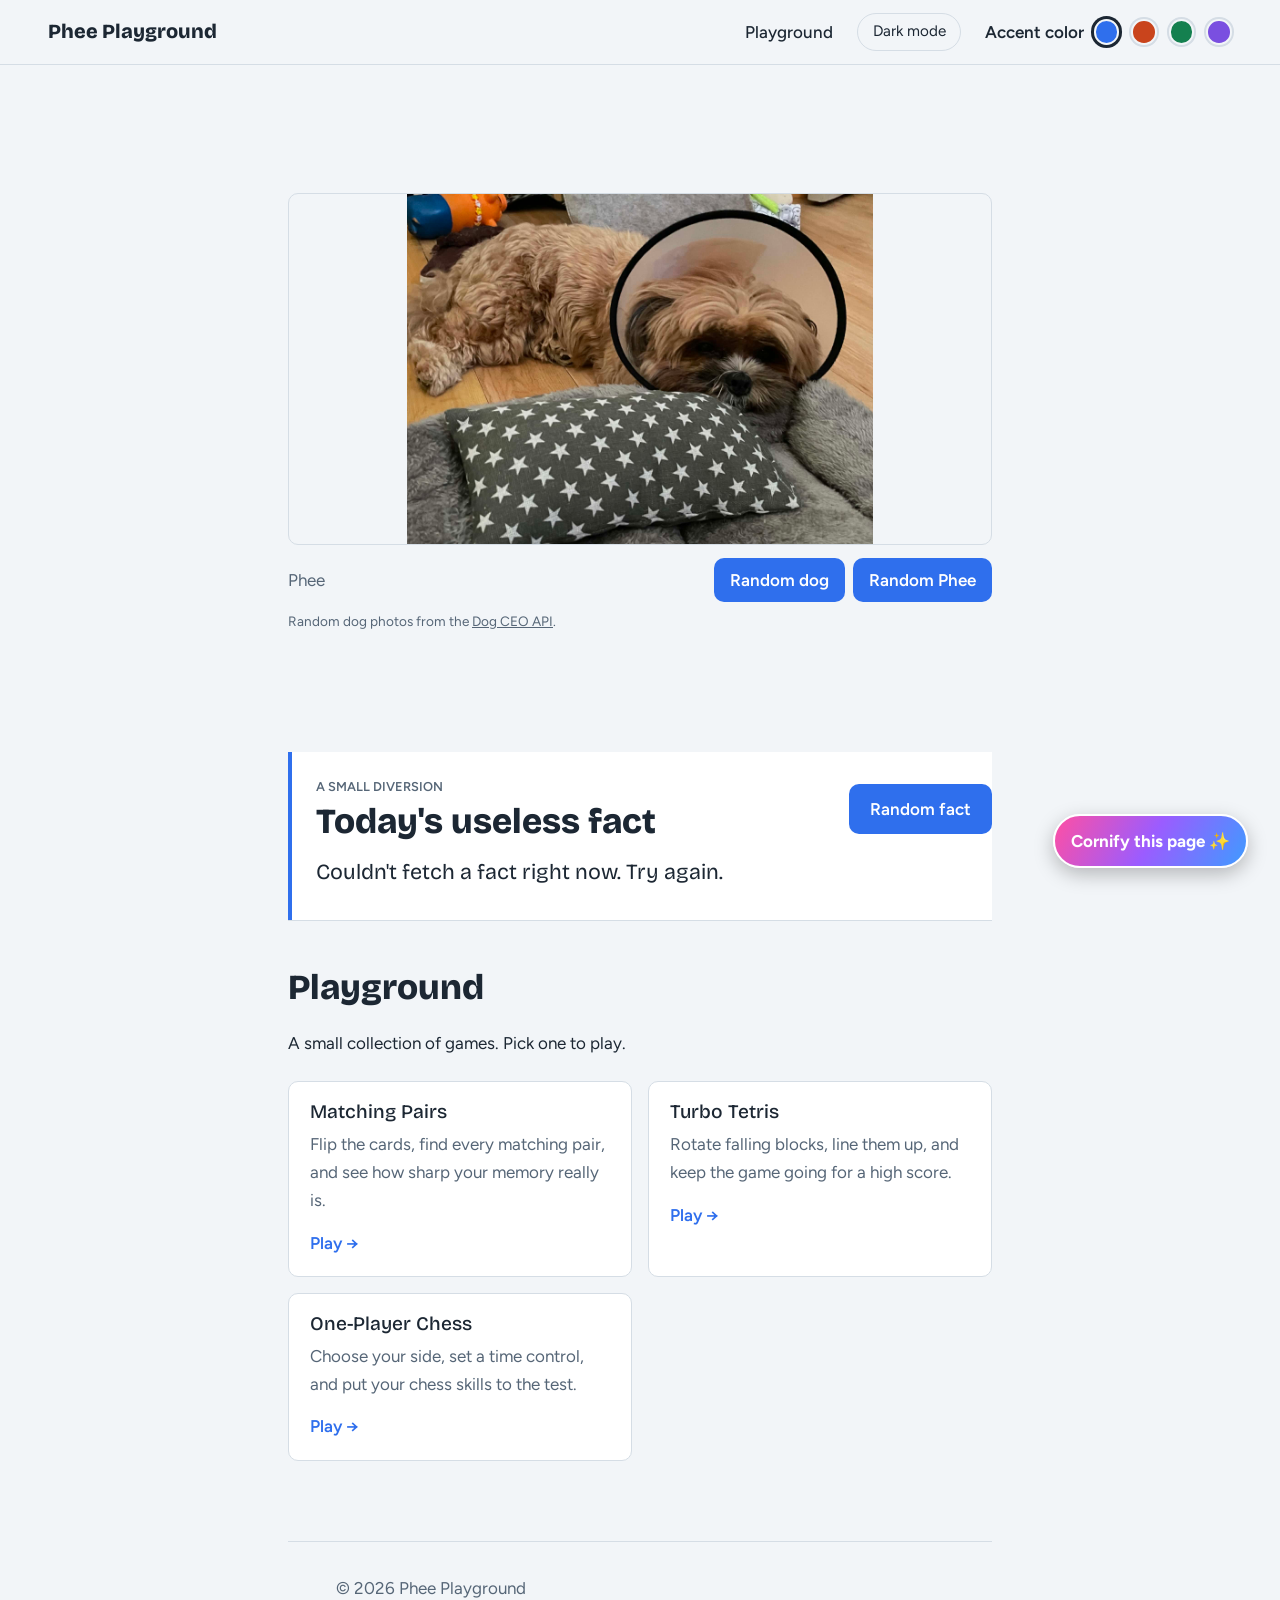
==== commit 044a80dd: "adds one-player-chess game, updates games descriptions" ====
--- a/index.html
+++ b/index.html
@@ -3,7 +3,7 @@
   <head>
     <meta charset="utf-8" />
     <meta name="viewport" content="width=device-width, initial-scale=1" />
-    <title>Pheee Playground</title>
+    <title>Phee Playground</title>
     <meta
       name="description"
       content="A starter site built with plain HTML, CSS, and JavaScript."
@@ -35,7 +35,7 @@
     <p class="cornify-status" id="cornify-status" role="status" aria-live="polite"></p>
 
     <header class="site-header">
-      <a class="brand" href="#top">Pheee Playground</a>
+      <a class="brand" href="#top">Phee Playground</a>
 
       <button
         class="nav-toggle"
@@ -138,7 +138,7 @@
     </main>
 
     <footer class="site-footer">
-      <p>&copy; <span id="year">2026</span> Pheee Playground</p>
+      <p>&copy; <span id="year">2026</span> Phee Playground</p>
     </footer>
 
     <script type="module" src="js/main.js"></script>
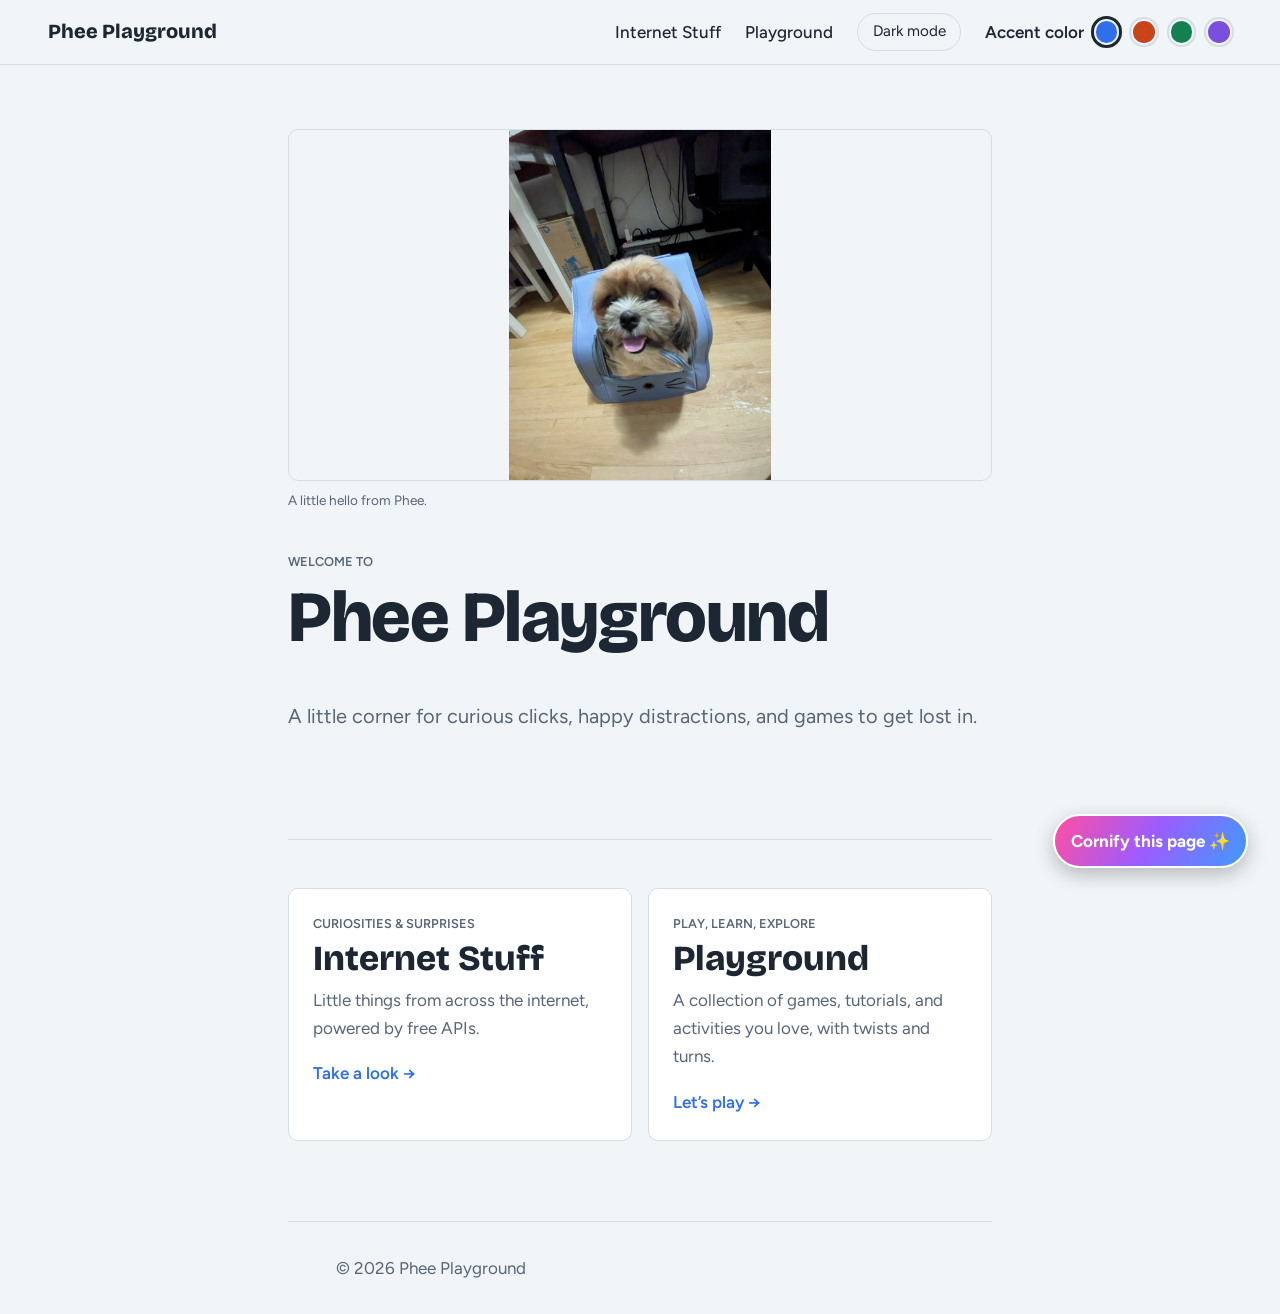
==== commit cfb6dbc5: "changes site structure, adds a home page, separates internet stuff and playground" ====
--- a/index.html
+++ b/index.html
@@ -6,10 +6,8 @@
     <title>Phee Playground</title>
     <meta
       name="description"
-      content="A starter site built with plain HTML, CSS, and JavaScript."
+      content="A little home for internet curiosities, games, tutorials, and activities."
     />
-
-    <!-- Set the saved theme before the page paints, so there's no flash -->
     <script>
       try {
         var t = localStorage.getItem("theme");
@@ -18,7 +16,6 @@
         if (a) document.documentElement.setAttribute("data-accent", a);
       } catch (e) {}
     </script>
-
     <link rel="preconnect" href="https://fonts.googleapis.com" />
     <link rel="preconnect" href="https://fonts.gstatic.com" crossorigin />
     <link
@@ -35,113 +32,59 @@
     <p class="cornify-status" id="cornify-status" role="status" aria-live="polite"></p>
 
     <header class="site-header">
-      <a class="brand" href="#top">Phee Playground</a>
-
-      <button
-        class="nav-toggle"
-        id="nav-toggle"
-        aria-expanded="false"
-        aria-controls="site-nav"
-      >
+      <a class="brand" href="index.html">Phee Playground</a>
+      <button class="nav-toggle" id="nav-toggle" aria-expanded="false" aria-controls="site-nav">
         Menu
       </button>
-
       <nav class="site-nav" id="site-nav" aria-label="Main">
-        <a href="#playground">Playground</a>
-        <button class="theme-toggle" id="theme-toggle" type="button">
-          Dark mode
-        </button>
+        <a href="internet-stuff.html">Internet Stuff</a>
+        <a href="playground.html">Playground</a>
+        <button class="theme-toggle" id="theme-toggle" type="button">Dark mode</button>
         <div class="accent-picker">
           <p class="accent-label" id="accent-label">Accent color</p>
           <div class="swatches" role="group" aria-labelledby="accent-label">
-            <button
-              class="swatch"
-              data-accent="blue"
-              aria-label="Blue"
-              aria-pressed="true"
-            ></button>
-            <button
-              class="swatch"
-              data-accent="coral"
-              aria-label="Coral"
-              aria-pressed="false"
-            ></button>
-            <button
-              class="swatch"
-              data-accent="green"
-              aria-label="Green"
-              aria-pressed="false"
-            ></button>
-            <button
-              class="swatch"
-              data-accent="violet"
-              aria-label="Violet"
-              aria-pressed="false"
-            ></button>
+            <button class="swatch" data-accent="blue" aria-label="Blue" aria-pressed="true"></button>
+            <button class="swatch" data-accent="coral" aria-label="Coral" aria-pressed="false"></button>
+            <button class="swatch" data-accent="green" aria-label="Green" aria-pressed="false"></button>
+            <button class="swatch" data-accent="violet" aria-label="Violet" aria-pressed="false"></button>
           </div>
         </div>
       </nav>
     </header>
 
     <main id="main">
-      <section class="hero" id="top">
-        <figure class="dog">
+      <section class="hero home-hero" id="top">
+        <figure class="home-photo">
           <div class="dog-frame">
-            <img id="dog-img" alt="Phee" width="1200" height="600" hidden />
-            <p class="dog-fallback" id="dog-fallback">Loading a Phee photo…</p>
+            <img id="home-phee-img" alt="Phee" width="1200" height="600" hidden />
+            <p class="dog-fallback" id="home-phee-fallback">Loading a Phee photo…</p>
           </div>
-          <figcaption class="dog-bar">
-            <span id="dog-caption" role="status">Phee</span>
-            <div class="dog-actions">
-              <button class="button" id="dog-api-btn" type="button">
-                Random dog
-              </button>
-              <button class="button" id="phee-btn" type="button">
-                Random Phee
-              </button>
-            </div>
-          </figcaption>
-          <p class="dog-source">
-            Random dog photos from the
-            <a href="https://dog.ceo/dog-api/">Dog CEO API</a>.
-          </p>
+          <figcaption class="dog-source">A little hello from Phee.</figcaption>
         </figure>
+        <p class="fact-kicker">Welcome to</p>
+        <h1>Phee Playground</h1>
+        <p class="lede">A little corner for curious clicks, happy distractions, and games to get lost in.</p>
       </section>
 
-      <section class="section facts" id="facts" aria-labelledby="facts-title">
-        <div class="fact-heading">
-          <div>
-            <p class="fact-kicker">A small diversion</p>
-            <h2 id="facts-title">Today's useless fact</h2>
-          </div>
-          <button class="button" id="fact-btn" type="button">
-            Random fact
-          </button>
-        </div>
-        <p class="fact-text" id="fact-text" role="status" aria-live="polite">
-          Fetching today's fact...
-        </p>
-        <p class="fact-source" id="fact-source" hidden></p>
+      <section class="section home-destinations" aria-label="Explore Phee Playground">
+        <a class="destination-card" href="internet-stuff.html">
+          <p class="fact-kicker">Curiosities &amp; surprises</p>
+          <h2>Internet Stuff</h2>
+          <p>Little things from across the internet, powered by free APIs.</p>
+          <span class="game-card-cta">Take a look →</span>
+        </a>
+        <a class="destination-card" href="playground.html">
+          <p class="fact-kicker">Play, learn, explore</p>
+          <h2>Playground</h2>
+          <p>A collection of games, tutorials, and activities you love, with twists and turns.</p>
+          <span class="game-card-cta">Let’s play →</span>
+        </a>
       </section>
-
-      <section
-        class="section"
-        id="playground"
-        aria-labelledby="playground-title"
-      >
-        <h2 id="playground-title">Playground</h2>
-        <div id="playground-app">
-          <noscript><p>The games need JavaScript turned on.</p></noscript>
-        </div>
-      </section>
-
     </main>
 
     <footer class="site-footer">
       <p>&copy; <span id="year">2026</span> Phee Playground</p>
     </footer>
-
     <script type="module" src="js/main.js"></script>
-    <script type="module" src="games/playground.js"></script>
   </body>
 </html>
--- a/css/style.css
+++ b/css/style.css
@@ -257,6 +257,42 @@
   border-top: 1px solid var(--line);
 }
 
+/* ---------- Home page ---------- */
+.home-hero {
+  padding-top: clamp(2rem, 7vw, 4rem);
+}
+.home-photo {
+  margin: 0 0 2.5rem;
+}
+.home-photo .dog-frame {
+  aspect-ratio: 16 / 8;
+}
+.home-destinations {
+  display: grid;
+  grid-template-columns: repeat(auto-fit, minmax(min(100%, 18rem), 1fr));
+  gap: 1rem;
+}
+.destination-card {
+  display: block;
+  padding: 1.5rem;
+  background: var(--surface);
+  border: 1px solid var(--line);
+  border-radius: var(--radius);
+  color: var(--ink);
+  text-decoration: none;
+  transition: transform 0.12s ease, border-color 0.12s ease;
+}
+.destination-card:hover {
+  border-color: var(--accent);
+  transform: translateY(-2px);
+}
+.destination-card h2 {
+  margin-bottom: 0.5rem;
+}
+.destination-card > p:not(.fact-kicker) {
+  color: var(--muted);
+}
+
 /* ---------- Useless fact ---------- */
 .facts {
   border-top: 0;
@@ -542,6 +578,32 @@
   padding: 0.65rem 0.8rem;
   width: 100%;
 }
+.advice-search {
+  max-width: 30rem;
+  margin-top: 1.5rem;
+}
+.advice-search label {
+  display: block;
+  margin-bottom: 0.4rem;
+  font-weight: 600;
+}
+.search-controls {
+  display: flex;
+  gap: 0.6rem;
+}
+.search-controls input {
+  min-width: 0;
+  flex: 1;
+  font: inherit;
+  color: var(--ink);
+  background: var(--surface);
+  border: 1px solid var(--line);
+  border-radius: var(--radius);
+  padding: 0.65rem 0.8rem;
+}
+.search-controls .button {
+  padding-inline: 1rem;
+}
 .form .button {
   justify-self: start;
   margin-top: 1rem;
@@ -591,7 +653,8 @@
     scroll-behavior: auto;
   }
   .button,
-  .game-card {
+  .game-card,
+  .destination-card {
     transition: none;
   }
 }
